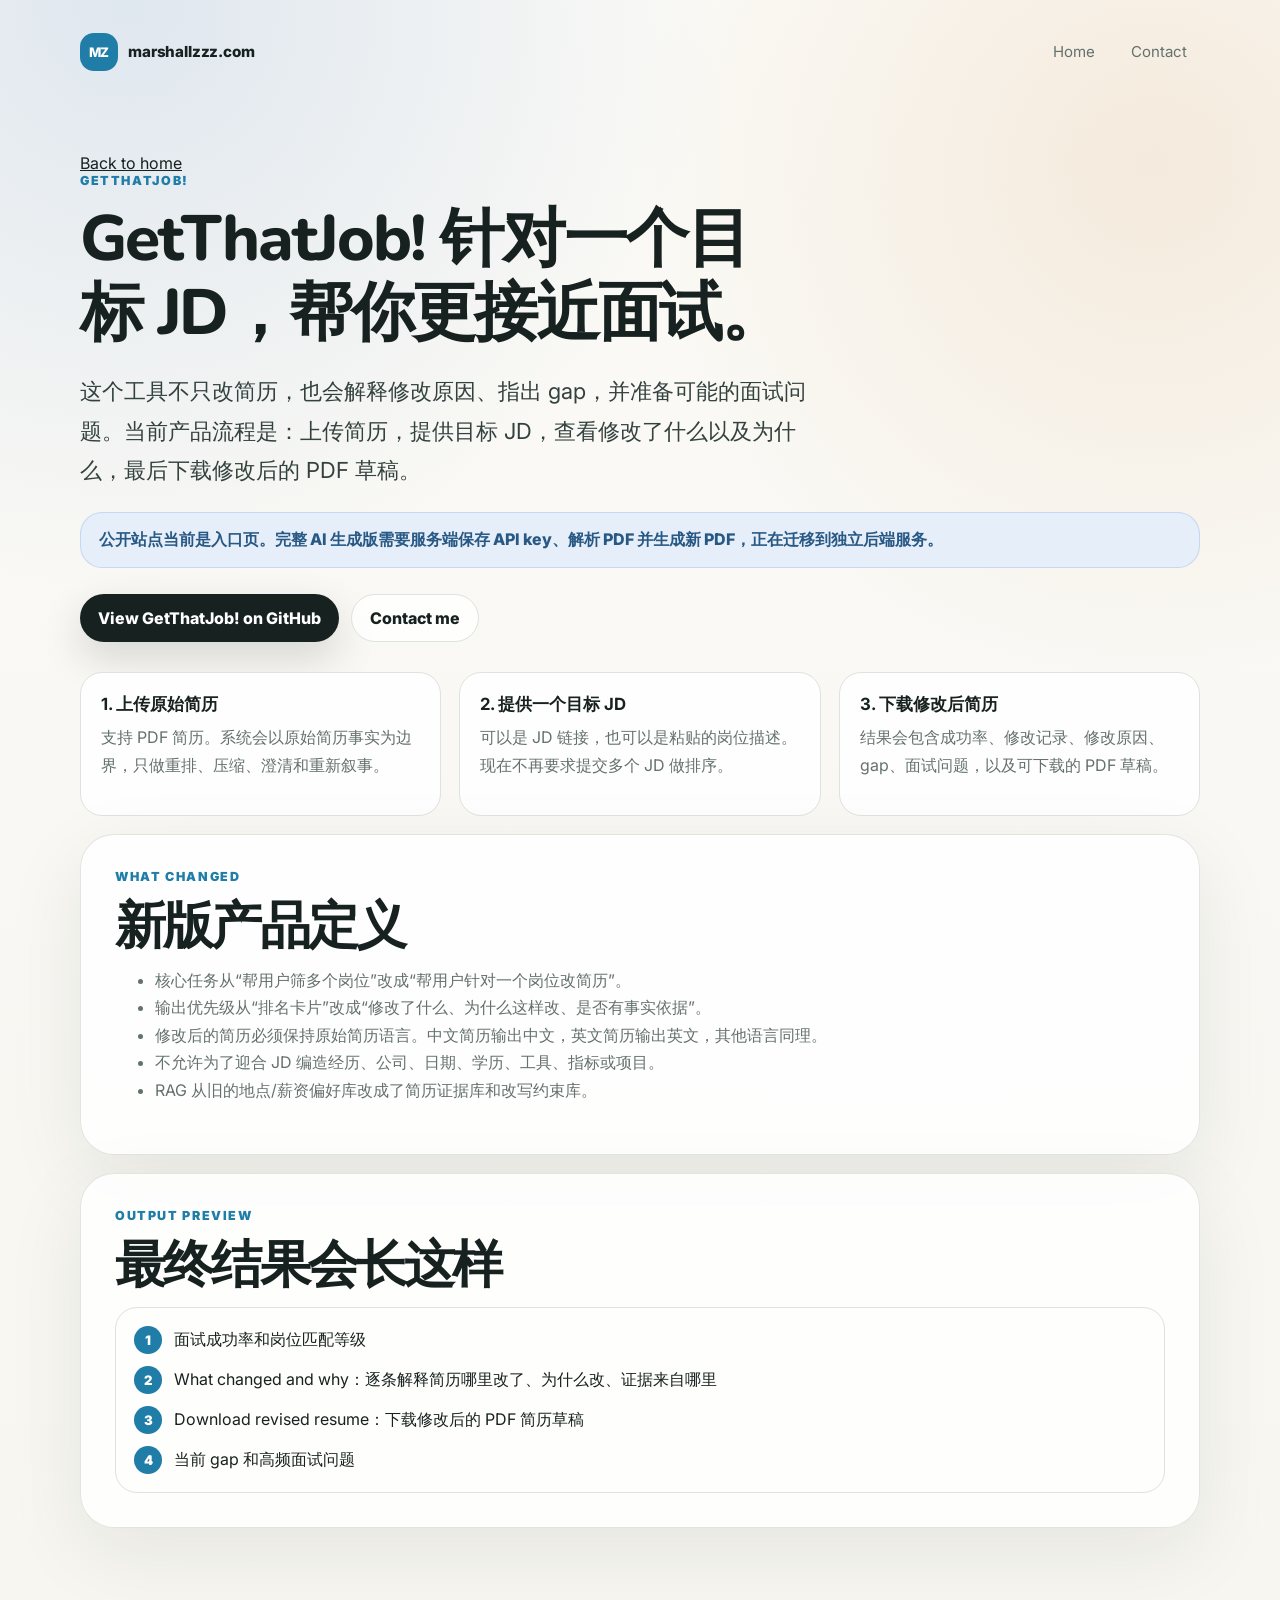
==== getThatJob/index.html @ bf54100a "Rename Resume Assist to GetThatJob" ====
<!DOCTYPE html>
<html lang="zh-CN">
  <head>
    <meta charset="UTF-8" />
    <meta name="viewport" content="width=device-width, initial-scale=1.0" />
    <title>GetThatJob! - Marshall Zhang</title>
    <meta
      name="description"
      content="GetThatJob! helps tailor a resume to one target JD, explain changes, and prepare likely interview questions."
    />
    <link rel="preconnect" href="https://fonts.googleapis.com" />
    <link rel="preconnect" href="https://fonts.gstatic.com" crossorigin />
    <link
      href="https://fonts.googleapis.com/css2?family=Inter:wght@400;500;600;700;800;900&family=Nunito:wght@600;700;800&display=swap"
      rel="stylesheet"
    />
    <link rel="stylesheet" href="../styles.css" />
    <style>
      .assist-hero {
        padding: 46px 0 30px;
      }

      .assist-shell {
        display: grid;
        gap: 18px;
      }

      .assist-panel {
        background: rgba(255, 255, 255, 0.86);
        border: 1px solid rgba(221, 227, 221, 0.9);
        border-radius: var(--radius-lg);
        box-shadow: var(--shadow);
        padding: clamp(22px, 4vw, 34px);
      }

      .assist-grid {
        display: grid;
        gap: 18px;
        grid-template-columns: repeat(3, minmax(0, 1fr));
      }

      .assist-card {
        background: rgba(255, 255, 255, 0.92);
        border: 1px solid var(--line);
        border-radius: var(--radius-md);
        padding: 20px;
      }

      .assist-card strong {
        display: block;
        font-size: 1.05rem;
        margin-bottom: 8px;
      }

      .assist-card p,
      .assist-panel li {
        color: var(--muted);
        line-height: 1.72;
      }

      .assist-status {
        background: var(--blue-soft);
        border: 1px solid rgba(95, 143, 207, 0.24);
        border-radius: var(--radius-md);
        color: #285984;
        font-weight: 800;
        margin-top: 18px;
        padding: 16px 18px;
      }

      .assist-actions {
        display: flex;
        flex-wrap: wrap;
        gap: 12px;
        margin-top: 26px;
      }

      .assist-preview {
        border: 1px solid var(--line);
        border-radius: var(--radius-md);
        display: grid;
        gap: 12px;
        margin-top: 18px;
        padding: 18px;
      }

      .assist-preview-row {
        align-items: center;
        display: flex;
        gap: 12px;
      }

      .assist-dot {
        background: var(--zima);
        border-radius: 999px;
        color: #fff;
        display: inline-grid;
        flex: 0 0 28px;
        font-size: 0.82rem;
        font-weight: 900;
        height: 28px;
        place-items: center;
        width: 28px;
      }

      @media (max-width: 860px) {
        .assist-grid {
          grid-template-columns: 1fr;
        }

        .assist-actions .button {
          width: 100%;
        }
      }
    </style>
  </head>
  <body>
    <div class="site-shell">
      <header class="topbar">
        <a class="brand" href="../index.html" aria-label="Marshall Zhang home">
          <span class="brand-mark">MZ</span>
          <span>marshallzzz.com</span>
        </a>
        <nav class="nav" aria-label="Main navigation">
          <a href="../index.html">Home</a>
          <a href="../index.html#contact">Contact</a>
        </nav>
      </header>

      <main>
        <section class="assist-hero">
          <a class="back-link" href="../index.html">Back to home</a>
          <p class="eyebrow">GetThatJob!</p>
          <h1>GetThatJob! 针对一个目标 JD，帮你更接近面试。</h1>
          <p class="subtitle">
            这个工具不只改简历，也会解释修改原因、指出 gap，并准备可能的面试问题。当前产品流程是：上传简历，提供目标 JD，查看修改了什么以及为什么，最后下载修改后的 PDF 草稿。
          </p>
          <div class="assist-status">
            公开站点当前是入口页。完整 AI 生成版需要服务端保存 API key、解析 PDF 并生成新 PDF，正在迁移到独立后端服务。
          </div>
          <div class="assist-actions">
            <a class="button primary" href="https://github.com/yzhan146/AIJobSearchCopilot" target="_blank" rel="noopener">
              View GetThatJob! on GitHub
            </a>
            <a class="button secondary" href="../index.html#contact">
              Contact me
            </a>
          </div>
        </section>

        <section class="assist-shell">
          <div class="assist-grid">
            <article class="assist-card">
              <strong>1. 上传原始简历</strong>
              <p>支持 PDF 简历。系统会以原始简历事实为边界，只做重排、压缩、澄清和重新叙事。</p>
            </article>
            <article class="assist-card">
              <strong>2. 提供一个目标 JD</strong>
              <p>可以是 JD 链接，也可以是粘贴的岗位描述。现在不再要求提交多个 JD 做排序。</p>
            </article>
            <article class="assist-card">
              <strong>3. 下载修改后简历</strong>
              <p>结果会包含成功率、修改记录、修改原因、gap、面试问题，以及可下载的 PDF 草稿。</p>
            </article>
          </div>

          <section class="assist-panel">
            <p class="section-tag">What changed</p>
            <h2>新版产品定义</h2>
            <ul>
              <li>核心任务从“帮用户筛多个岗位”改成“帮用户针对一个岗位改简历”。</li>
              <li>输出优先级从“排名卡片”改成“修改了什么、为什么这样改、是否有事实依据”。</li>
              <li>修改后的简历必须保持原始简历语言。中文简历输出中文，英文简历输出英文，其他语言同理。</li>
              <li>不允许为了迎合 JD 编造经历、公司、日期、学历、工具、指标或项目。</li>
              <li>RAG 从旧的地点/薪资偏好库改成了简历证据库和改写约束库。</li>
            </ul>
          </section>

          <section class="assist-panel">
            <p class="section-tag">Output preview</p>
            <h2>最终结果会长这样</h2>
            <div class="assist-preview">
              <div class="assist-preview-row">
                <span class="assist-dot">1</span>
                <span>面试成功率和岗位匹配等级</span>
              </div>
              <div class="assist-preview-row">
                <span class="assist-dot">2</span>
                <span>What changed and why：逐条解释简历哪里改了、为什么改、证据来自哪里</span>
              </div>
              <div class="assist-preview-row">
                <span class="assist-dot">3</span>
                <span>Download revised resume：下载修改后的 PDF 简历草稿</span>
              </div>
              <div class="assist-preview-row">
                <span class="assist-dot">4</span>
                <span>当前 gap 和高频面试问题</span>
              </div>
            </div>
          </section>
        </section>
      </main>
    </div>
  </body>
</html>
---- styles.css ----
:root {
  --bg: #f7f6f1;
  --surface: #ffffff;
  --surface-soft: #eef3ef;
  --line: #dde3dd;
  --text: #17211f;
  --muted: #64716e;
  --blue: #5f8fcf;
  --blue-soft: #e6eef9;
  --green: #77ad91;
  --green-soft: #e7f2ec;
  --orange: #d69a5b;
  --orange-soft: #fbefe2;
  --zima: #1f7da8;
  --shadow: 0 24px 80px rgba(23, 33, 31, 0.08);
  --radius-lg: 34px;
  --radius-md: 22px;
  --radius-sm: 999px;
}

* {
  box-sizing: border-box;
}

html {
  scroll-behavior: smooth;
}

body {
  margin: 0;
  min-height: 100vh;
  font-family: "Inter", "PingFang SC", "Microsoft YaHei UI", "Microsoft YaHei", "Noto Sans CJK SC", system-ui, -apple-system, BlinkMacSystemFont, "Segoe UI", sans-serif;
  color: var(--text);
  background:
    radial-gradient(circle at 10% 0%, rgba(95, 143, 207, 0.18), transparent 30%),
    radial-gradient(circle at 90% 10%, rgba(214, 154, 91, 0.16), transparent 28%),
    linear-gradient(180deg, #fbfaf6 0%, var(--bg) 100%);
}

a {
  color: inherit;
}

p,
h1,
h2,
h3 {
  margin-top: 0;
}

.site-shell {
  width: min(1120px, calc(100% - 40px));
  margin: 0 auto;
  padding: 24px 0 78px;
}

.topbar {
  display: flex;
  justify-content: space-between;
  align-items: center;
  gap: 20px;
  padding: 8px 0 36px;
}

.brand {
  display: inline-flex;
  align-items: center;
  gap: 10px;
  text-decoration: none;
  font-size: 0.95rem;
  font-weight: 800;
  letter-spacing: -0.01em;
}

.brand-mark {
  display: inline-grid;
  width: 38px;
  height: 38px;
  place-items: center;
  color: #ffffff;
  background: var(--zima);
  border-radius: 14px;
  font-size: 0.82rem;
}

.nav {
  display: flex;
  align-items: center;
  gap: 10px;
  flex-wrap: wrap;
}

.nav a,
.language-toggle {
  border: 1px solid transparent;
  border-radius: var(--radius-sm);
  color: var(--muted);
  background: transparent;
  cursor: pointer;
  font: inherit;
  font-size: 0.94rem;
  padding: 9px 12px;
  text-decoration: none;
}

.nav a:hover,
.language-toggle:hover {
  color: var(--text);
  background: rgba(255, 255, 255, 0.72);
  border-color: var(--line);
}

.language-toggle {
  color: var(--zima);
  font-weight: 800;
}

.hero {
  display: grid;
  grid-template-columns: minmax(0, 1.12fr) minmax(320px, 0.72fr);
  gap: 34px;
  align-items: center;
  padding: 50px 0 46px;
}

.hero-copy {
  max-width: 820px;
}

.eyebrow,
.section-tag,
.project-meta {
  margin-bottom: 14px;
  color: var(--zima);
  text-transform: uppercase;
  letter-spacing: 0.13em;
  font-size: 0.78rem;
  font-weight: 900;
}

h1 {
  font-family: "Nunito", "Microsoft YaHei UI", "Microsoft YaHei", "PingFang SC", "Noto Sans CJK SC", sans-serif;
  font-size: clamp(2.25rem, 5vw, 4.35rem);
  font-weight: 800;
  line-height: 1.16;
  letter-spacing: -0.035em;
  margin-bottom: 22px;
  text-wrap: balance;
}

.lang-zh {
  letter-spacing: -0.015em;
}

h1 .lang-zh,
h2 .lang-zh {
  letter-spacing: -0.025em;
}

h2 {
  font-size: clamp(2rem, 4vw, 3.3rem);
  line-height: 1.02;
  letter-spacing: -0.055em;
  margin-bottom: 14px;
}

h3 {
  font-size: 1.35rem;
  line-height: 1.24;
  letter-spacing: -0.025em;
  margin-bottom: 12px;
}

.subtitle,
.section p,
.career-card p,
.content-card p,
.contact-section p {
  color: var(--muted);
  font-size: 1rem;
  line-height: 1.78;
}

.subtitle {
  color: #34423f;
  font-size: clamp(1.12rem, 2vw, 1.38rem);
  max-width: 46rem;
}

.hero-actions {
  display: flex;
  gap: 12px;
  flex-wrap: wrap;
  margin-top: 28px;
}

.button {
  display: inline-flex;
  align-items: center;
  justify-content: center;
  border: 0;
  border-radius: var(--radius-sm);
  cursor: pointer;
  font: inherit;
  font-weight: 800;
  min-height: 48px;
  padding: 13px 18px;
  text-decoration: none;
  transition: transform 150ms ease, box-shadow 150ms ease, background 150ms ease;
}

.button:hover {
  transform: translateY(-1px);
}

.button.primary {
  color: #ffffff;
  background: var(--text);
  box-shadow: 0 16px 40px rgba(23, 33, 31, 0.16);
}

.button.secondary {
  color: var(--text);
  background: rgba(255, 255, 255, 0.82);
  border: 1px solid var(--line);
}

.disabled-link {
  cursor: not-allowed;
  opacity: 0.72;
}

.hero-panel {
  display: grid;
  gap: 16px;
}

.orbital-card,
.career-card,
.content-card,
.contact-section {
  background: rgba(255, 255, 255, 0.84);
  border: 1px solid rgba(221, 227, 221, 0.86);
  box-shadow: var(--shadow);
  backdrop-filter: blur(18px);
}

.orbital-card {
  border-radius: 40px;
  min-height: 380px;
  overflow: hidden;
  padding: 28px;
  position: relative;
}

.photo-card {
  display: grid;
  gap: 18px;
  min-height: 430px;
}

.photo-card::before,
.photo-card::after {
  opacity: 0.42;
}

.orbital-card::before,
.orbital-card::after {
  border: 1px solid rgba(31, 125, 168, 0.22);
  border-radius: 50%;
  content: "";
  position: absolute;
  z-index: 0;
}

.orbital-card::before {
  inset: 88px 44px 30px;
}

.orbital-card::after {
  width: 180px;
  height: 180px;
  right: -54px;
  top: 52px;
  background: radial-gradient(circle, rgba(31, 125, 168, 0.22), transparent 65%);
}

.panel-kicker {
  color: var(--muted);
  font-size: 0.86rem;
  font-weight: 800;
  letter-spacing: 0.12em;
  margin-bottom: 14px;
  position: relative;
  text-transform: uppercase;
  z-index: 1;
}

.panel-title {
  font-size: 1.54rem;
  font-weight: 900;
  letter-spacing: -0.035em;
  line-height: 1.18;
  max-width: 100%;
  position: relative;
  z-index: 1;
}

.panel-title .lang-zh {
  letter-spacing: -0.02em;
  white-space: nowrap;
}

.profile-copy {
  position: relative;
  z-index: 1;
}

.profile-photo-frame {
  align-self: end;
  border: 1px solid rgba(221, 227, 221, 0.9);
  border-radius: 30px;
  box-shadow: 0 18px 40px rgba(23, 33, 31, 0.1);
  margin: 0;
  overflow: hidden;
  position: relative;
  z-index: 1;
}

.profile-photo-frame img {
  display: block;
  filter: saturate(0.92) contrast(0.96) brightness(1.03);
  height: 250px;
  object-fit: cover;
  object-position: center;
  width: 100%;
}

.signal-grid {
  bottom: 28px;
  display: grid;
  gap: 10px;
  grid-template-columns: repeat(2, minmax(0, 1fr));
  left: 28px;
  position: absolute;
  right: 28px;
}

.signal-grid span {
  background: var(--surface-soft);
  border: 1px solid var(--line);
  border-radius: 16px;
  color: var(--muted);
  font-size: 0.9rem;
  font-weight: 800;
  padding: 12px;
}

.section {
  padding: 36px 0;
}

.section-heading {
  max-width: 760px;
  margin-bottom: 24px;
}

.career-card {
  border-radius: var(--radius-lg);
  overflow: hidden;
  min-height: 430px;
  padding: 34px;
}

.career-card p {
  max-width: none;
}

.career-tabs {
  align-items: center;
  background: var(--surface-soft);
  border: 1px solid var(--line);
  border-radius: var(--radius-sm);
  display: inline-flex;
  gap: 4px;
  margin-bottom: 28px;
  padding: 5px;
}

.career-tab {
  border: 0;
  border-radius: var(--radius-sm);
  background: transparent;
  color: var(--muted);
  cursor: pointer;
  font: inherit;
  font-size: 0.92rem;
  font-weight: 900;
  min-height: 40px;
  padding: 9px 16px;
  transition: background 150ms ease, color 150ms ease, box-shadow 150ms ease;
}

.career-tab:hover {
  color: var(--text);
}

.career-tab.is-active {
  background: #ffffff;
  box-shadow: 0 10px 26px rgba(23, 33, 31, 0.09);
  color: var(--text);
}

.career-tab-panel[hidden] {
  display: none;
}

.career-intro {
  border-bottom: 1px solid var(--line);
  margin-bottom: 30px;
  padding-bottom: 28px;
}

.career-intro h3 {
  max-width: none;
}

.career-intro h3 .lang-zh {
  white-space: nowrap;
}

.ai-project-intro {
  border-bottom: 1px solid var(--line);
  margin-bottom: 24px;
  padding-bottom: 24px;
}

.ai-project-intro h3 {
  max-width: 820px;
}

.ai-project-intro p {
  max-width: 900px;
}

.career-group + .career-group {
  margin-top: 34px;
}

.career-group-label {
  color: var(--zima);
  font-size: 0.78rem;
  font-weight: 900;
  letter-spacing: 0.14em;
  margin-bottom: 18px;
  text-transform: uppercase;
}

.experience-list {
  display: grid;
  gap: 0;
}

.experience-item {
  display: grid;
  grid-template-columns: 120px minmax(0, 1fr);
  gap: 28px;
  position: relative;
}

.experience-item + .experience-item {
  margin-top: 30px;
}

.experience-time {
  color: var(--orange);
  font-size: 0.86rem;
  font-weight: 900;
  letter-spacing: 0.02em;
  padding-top: 3px;
  white-space: nowrap;
}

.experience-content {
  border-left: 1px solid var(--line);
  padding-left: 28px;
  position: relative;
}

.experience-content::before {
  background: var(--surface);
  border: 2px solid var(--green);
  border-radius: 50%;
  box-shadow: 0 0 0 7px var(--green-soft);
  content: "";
  height: 10px;
  left: -6px;
  position: absolute;
  top: 7px;
  width: 10px;
}

.experience-meta {
  color: var(--muted);
  font-size: 0.88rem;
  font-weight: 800;
  letter-spacing: 0.04em;
  margin-bottom: 6px;
  text-transform: uppercase;
}

.experience-content h4,
.education-item h4 {
  color: var(--text);
  font-size: 1.12rem;
  letter-spacing: -0.02em;
  line-height: 1.25;
  margin: 0 0 8px;
}

.experience-content p {
  margin-bottom: 14px;
}

.chip-row {
  display: flex;
  flex-wrap: wrap;
  gap: 8px;
}

.chip-row span {
  background: var(--surface-soft);
  border: 1px solid var(--line);
  border-radius: var(--radius-sm);
  color: var(--muted);
  font-size: 0.8rem;
  font-weight: 800;
  padding: 7px 10px;
}

.education-grid {
  display: grid;
  gap: 14px;
  grid-template-columns: repeat(2, minmax(0, 1fr));
}

.education-item {
  background: #f9faf7;
  border: 1px solid var(--line);
  border-radius: 22px;
  padding: 18px;
}

.side-project-stack {
  display: grid;
  gap: 14px;
}

.side-project-item {
  background: linear-gradient(180deg, #ffffff 0%, var(--blue-soft) 100%);
}

.source-study-item {
  background: linear-gradient(180deg, #ffffff 0%, var(--green-soft) 100%);
}

.side-project-actions {
  margin-top: 16px;
}

.side-project-actions .button {
  min-height: 42px;
  padding: 10px 14px;
}

.education-item > span {
  color: var(--orange);
  display: block;
  font-size: 0.8rem;
  font-weight: 900;
  margin-bottom: 8px;
}

.education-item p {
  margin-bottom: 0;
}

.content-grid {
  display: grid;
  grid-template-columns: repeat(3, minmax(0, 1fr));
  gap: 18px;
}

.content-card {
  border-radius: var(--radius-lg);
  min-height: 260px;
  padding: 26px;
}

.accent-blue {
  background: linear-gradient(180deg, #ffffff 0%, var(--blue-soft) 100%);
}

.accent-green {
  background: linear-gradient(180deg, #ffffff 0%, var(--green-soft) 100%);
}

.accent-orange {
  background: linear-gradient(180deg, #ffffff 0%, var(--orange-soft) 100%);
}

.contact-section {
  align-items: center;
  border-radius: var(--radius-lg);
  display: grid;
  gap: 26px;
  grid-template-columns: minmax(0, 1fr) minmax(340px, 360px);
  margin-top: 30px;
  padding: 30px;
}

.contact-section h2 {
  font-size: clamp(2rem, 3.25vw, 2.9rem);
  line-height: 1.08;
  max-width: 760px;
  text-wrap: balance;
  white-space: normal;
}

body.language-en .contact-section h2 {
  font-size: clamp(2rem, 3vw, 2.65rem);
  line-height: 1.12;
  max-width: 660px;
  white-space: normal;
}

.contact-card {
  display: grid;
  gap: 12px;
  min-width: 0;
  width: 100%;
}

.contact-card .button {
  white-space: nowrap;
  width: 100%;
}

.contact-card [data-email-button] {
  font-size: 0.95rem;
  padding-inline: 16px;
}

.lang-en {
  display: none;
}

body.language-en .lang-zh {
  display: none;
}

body.language-en .lang-en {
  display: inline;
}

body.language-en h1 {
  font-size: clamp(2.3rem, 4.2vw, 3.75rem);
  line-height: 1.1;
  letter-spacing: -0.04em;
  max-width: 900px;
}

body.language-en p.lang-en,
body.language-en .lang-en.block {
  display: block;
}

@media (max-width: 900px) {
  .topbar,
  .hero,
  .contact-section,
  .content-grid {
    grid-template-columns: 1fr;
  }

  .topbar {
    align-items: start;
    display: grid;
  }

  body.language-en h1 {
    font-size: clamp(2.15rem, 5.3vw, 2.75rem);
    line-height: 1.12;
    letter-spacing: -0.035em;
  }

  .contact-section h2 {
    white-space: normal;
  }

  .career-intro h3 .lang-zh {
    white-space: normal;
  }

  .career-tabs {
    width: 100%;
  }

  .career-tab {
    flex: 1;
    min-width: 0;
  }

  .experience-item {
    gap: 14px;
    grid-template-columns: 1fr;
  }

  .experience-content {
    border-left: 0;
    border-top: 1px solid var(--line);
    padding-left: 0;
    padding-top: 18px;
  }

  .experience-content::before {
    left: 0;
    top: -6px;
  }

  .education-grid {
    grid-template-columns: 1fr;
  }
}

@media (max-width: 640px) {
  .site-shell {
    width: min(100% - 28px, 1120px);
    padding-top: 16px;
  }

  .hero {
    padding-top: 28px;
  }

  .nav {
    width: 100%;
  }

  .nav a,
  .language-toggle {
    background: rgba(255, 255, 255, 0.64);
  }

  .hero-actions,
  .button {
    width: 100%;
  }

  .career-card {
    padding: 22px;
  }

  .orbital-card {
    min-height: 330px;
  }
}
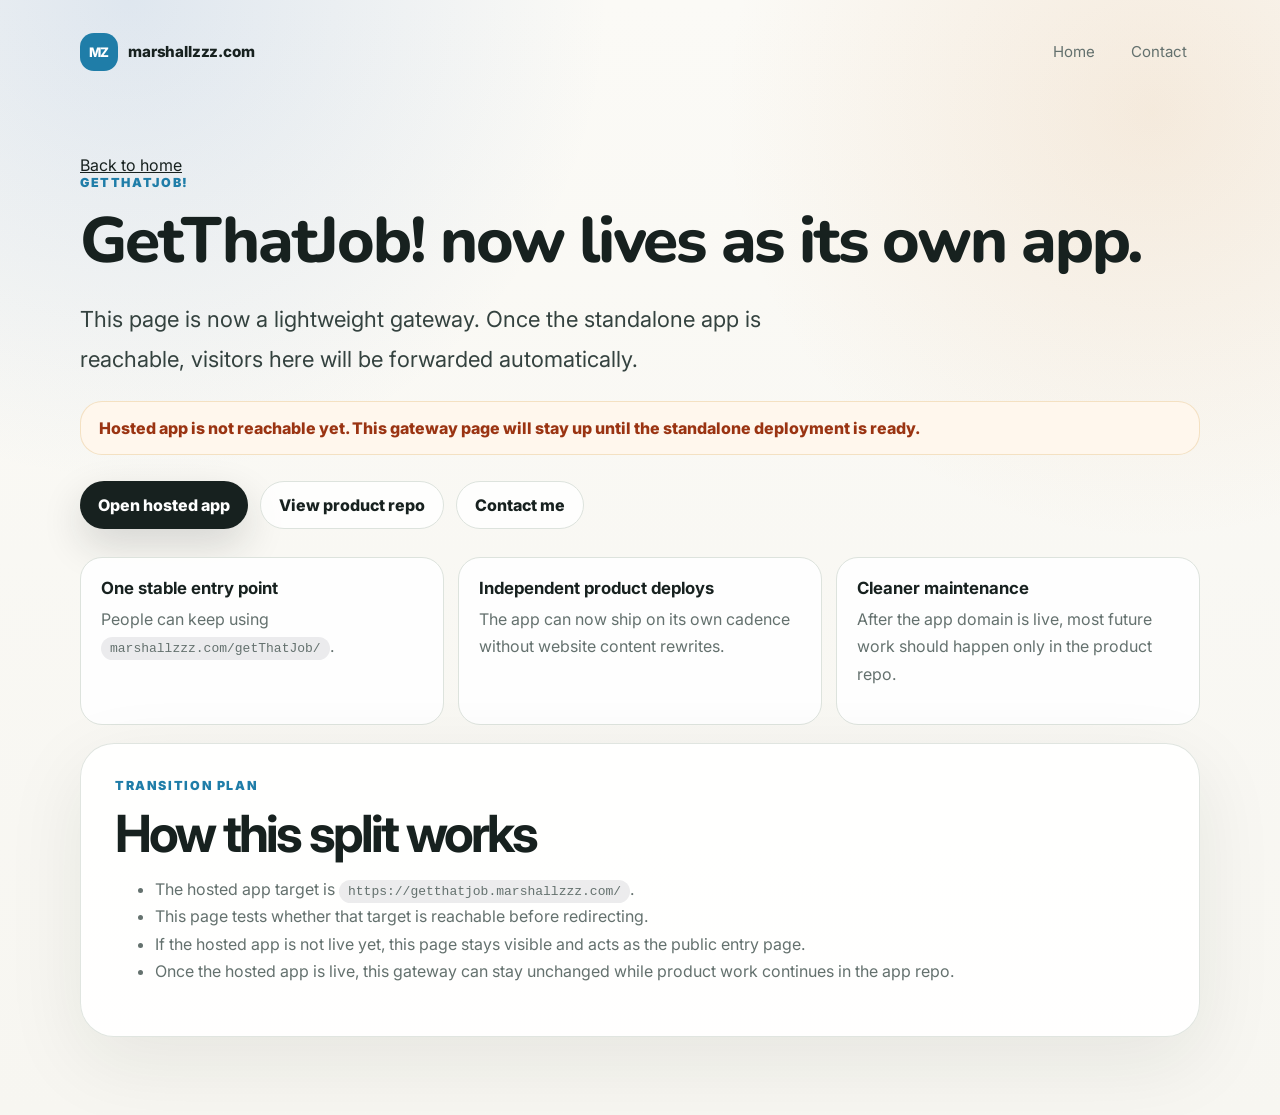
==== commit 71a62af5: "Turn GetThatJob page into hosted app gateway" ====
--- a/getThatJob/index.html
+++ b/getThatJob/index.html
@@ -1,12 +1,12 @@
 <!DOCTYPE html>
-<html lang="zh-CN">
+<html lang="en">
   <head>
     <meta charset="UTF-8" />
     <meta name="viewport" content="width=device-width, initial-scale=1.0" />
-    <title>GetThatJob! - Marshall Zhang</title>
+    <title>GetThatJob! Gateway</title>
     <meta
       name="description"
-      content="GetThatJob! helps tailor a resume to one target JD, explain changes, and prepare likely interview questions."
+      content="Gateway page for GetThatJob!. Redirects to the live hosted app when the standalone deployment is available."
     />
     <link rel="preconnect" href="https://fonts.googleapis.com" />
     <link rel="preconnect" href="https://fonts.gstatic.com" crossorigin />
@@ -16,49 +16,24 @@
     />
     <link rel="stylesheet" href="../styles.css" />
     <style>
-      .assist-hero {
-        padding: 46px 0 30px;
-      }
-
-      .assist-shell {
+      .gateway-hero {
+        padding: 48px 0 28px;
+      }
+
+      .gateway-shell {
         display: grid;
         gap: 18px;
       }
 
-      .assist-panel {
-        background: rgba(255, 255, 255, 0.86);
+      .gateway-panel {
+        background: rgba(255, 255, 255, 0.9);
         border: 1px solid rgba(221, 227, 221, 0.9);
         border-radius: var(--radius-lg);
         box-shadow: var(--shadow);
         padding: clamp(22px, 4vw, 34px);
       }
 
-      .assist-grid {
-        display: grid;
-        gap: 18px;
-        grid-template-columns: repeat(3, minmax(0, 1fr));
-      }
-
-      .assist-card {
-        background: rgba(255, 255, 255, 0.92);
-        border: 1px solid var(--line);
-        border-radius: var(--radius-md);
-        padding: 20px;
-      }
-
-      .assist-card strong {
-        display: block;
-        font-size: 1.05rem;
-        margin-bottom: 8px;
-      }
-
-      .assist-card p,
-      .assist-panel li {
-        color: var(--muted);
-        line-height: 1.72;
-      }
-
-      .assist-status {
+      .gateway-status {
         background: var(--blue-soft);
         border: 1px solid rgba(95, 143, 207, 0.24);
         border-radius: var(--radius-md);
@@ -68,47 +43,56 @@
         padding: 16px 18px;
       }
 
-      .assist-actions {
+      .gateway-status.warning {
+        background: #fff7ed;
+        border-color: rgba(194, 120, 3, 0.18);
+        color: #9a3412;
+      }
+
+      .gateway-actions {
         display: flex;
         flex-wrap: wrap;
         gap: 12px;
         margin-top: 26px;
       }
 
-      .assist-preview {
+      .gateway-list {
+        display: grid;
+        gap: 14px;
+        grid-template-columns: repeat(3, minmax(0, 1fr));
+      }
+
+      .gateway-card {
+        background: rgba(255, 255, 255, 0.92);
         border: 1px solid var(--line);
         border-radius: var(--radius-md);
-        display: grid;
-        gap: 12px;
-        margin-top: 18px;
-        padding: 18px;
-      }
-
-      .assist-preview-row {
-        align-items: center;
-        display: flex;
-        gap: 12px;
-      }
-
-      .assist-dot {
-        background: var(--zima);
+        padding: 20px;
+      }
+
+      .gateway-card strong {
+        display: block;
+        font-size: 1.05rem;
+        margin-bottom: 8px;
+      }
+
+      .gateway-card p,
+      .gateway-panel li {
+        color: var(--muted);
+        line-height: 1.72;
+      }
+
+      code.gateway-code {
+        background: rgba(15, 23, 42, 0.08);
         border-radius: 999px;
-        color: #fff;
-        display: inline-grid;
-        flex: 0 0 28px;
-        font-size: 0.82rem;
-        font-weight: 900;
-        height: 28px;
-        place-items: center;
-        width: 28px;
+        padding: 4px 9px;
       }
 
       @media (max-width: 860px) {
-        .assist-grid {
+        .gateway-list {
           grid-template-columns: 1fr;
         }
 
-        .assist-actions .button {
+        .gateway-actions .button {
           width: 100%;
         }
       }
@@ -128,19 +112,23 @@
       </header>
 
       <main>
-        <section class="assist-hero">
+        <section class="gateway-hero">
           <a class="back-link" href="../index.html">Back to home</a>
           <p class="eyebrow">GetThatJob!</p>
-          <h1>GetThatJob! 针对一个目标 JD，帮你更接近面试。</h1>
+          <h1>GetThatJob! now lives as its own app.</h1>
           <p class="subtitle">
-            这个工具不只改简历，也会解释修改原因、指出 gap，并准备可能的面试问题。当前产品流程是：上传简历，提供目标 JD，查看修改了什么以及为什么，最后下载修改后的 PDF 草稿。
+            This page is now a lightweight gateway. Once the standalone app is reachable, visitors here will be
+            forwarded automatically.
           </p>
-          <div class="assist-status">
-            公开站点当前是入口页。完整 AI 生成版需要服务端保存 API key、解析 PDF 并生成新 PDF，正在迁移到独立后端服务。
+          <div id="gatewayStatus" class="gateway-status">
+            Checking whether the hosted app is ready...
           </div>
-          <div class="assist-actions">
-            <a class="button primary" href="https://github.com/yzhan146/AIJobSearchCopilot" target="_blank" rel="noopener">
-              View GetThatJob! on GitHub
+          <div class="gateway-actions">
+            <a id="openHostedApp" class="button primary" href="https://getthatjob.marshallzzz.com/" rel="noopener">
+              Open hosted app
+            </a>
+            <a class="button secondary" href="https://github.com/yzhan146/AIJobSearchCopilot" target="_blank" rel="noopener">
+              View product repo
             </a>
             <a class="button secondary" href="../index.html#contact">
               Contact me
@@ -148,58 +136,71 @@
           </div>
         </section>
 
-        <section class="assist-shell">
-          <div class="assist-grid">
-            <article class="assist-card">
-              <strong>1. 上传原始简历</strong>
-              <p>支持 PDF 简历。系统会以原始简历事实为边界，只做重排、压缩、澄清和重新叙事。</p>
+        <section class="gateway-shell">
+          <div class="gateway-list">
+            <article class="gateway-card">
+              <strong>One stable entry point</strong>
+              <p>People can keep using <code class="gateway-code">marshallzzz.com/getThatJob/</code>.</p>
             </article>
-            <article class="assist-card">
-              <strong>2. 提供一个目标 JD</strong>
-              <p>可以是 JD 链接，也可以是粘贴的岗位描述。现在不再要求提交多个 JD 做排序。</p>
+            <article class="gateway-card">
+              <strong>Independent product deploys</strong>
+              <p>The app can now ship on its own cadence without website content rewrites.</p>
             </article>
-            <article class="assist-card">
-              <strong>3. 下载修改后简历</strong>
-              <p>结果会包含成功率、修改记录、修改原因、gap、面试问题，以及可下载的 PDF 草稿。</p>
+            <article class="gateway-card">
+              <strong>Cleaner maintenance</strong>
+              <p>After the app domain is live, most future work should happen only in the product repo.</p>
             </article>
           </div>
 
-          <section class="assist-panel">
-            <p class="section-tag">What changed</p>
-            <h2>新版产品定义</h2>
+          <section class="gateway-panel">
+            <p class="section-tag">Transition plan</p>
+            <h2>How this split works</h2>
             <ul>
-              <li>核心任务从“帮用户筛多个岗位”改成“帮用户针对一个岗位改简历”。</li>
-              <li>输出优先级从“排名卡片”改成“修改了什么、为什么这样改、是否有事实依据”。</li>
-              <li>修改后的简历必须保持原始简历语言。中文简历输出中文，英文简历输出英文，其他语言同理。</li>
-              <li>不允许为了迎合 JD 编造经历、公司、日期、学历、工具、指标或项目。</li>
-              <li>RAG 从旧的地点/薪资偏好库改成了简历证据库和改写约束库。</li>
+              <li>The hosted app target is <code class="gateway-code">https://getthatjob.marshallzzz.com/</code>.</li>
+              <li>This page tests whether that target is reachable before redirecting.</li>
+              <li>If the hosted app is not live yet, this page stays visible and acts as the public entry page.</li>
+              <li>Once the hosted app is live, this gateway can stay unchanged while product work continues in the app repo.</li>
             </ul>
-          </section>
-
-          <section class="assist-panel">
-            <p class="section-tag">Output preview</p>
-            <h2>最终结果会长这样</h2>
-            <div class="assist-preview">
-              <div class="assist-preview-row">
-                <span class="assist-dot">1</span>
-                <span>面试成功率和岗位匹配等级</span>
-              </div>
-              <div class="assist-preview-row">
-                <span class="assist-dot">2</span>
-                <span>What changed and why：逐条解释简历哪里改了、为什么改、证据来自哪里</span>
-              </div>
-              <div class="assist-preview-row">
-                <span class="assist-dot">3</span>
-                <span>Download revised resume：下载修改后的 PDF 简历草稿</span>
-              </div>
-              <div class="assist-preview-row">
-                <span class="assist-dot">4</span>
-                <span>当前 gap 和高频面试问题</span>
-              </div>
-            </div>
           </section>
         </section>
       </main>
     </div>
+
+    <script>
+      const GET_THAT_JOB_APP_URL = 'https://getthatjob.marshallzzz.com/';
+      const gatewayStatus = document.getElementById('gatewayStatus');
+      const openHostedApp = document.getElementById('openHostedApp');
+
+      openHostedApp.href = GET_THAT_JOB_APP_URL;
+
+      async function checkHostedApp() {
+        if (!GET_THAT_JOB_APP_URL) {
+          showFallback('Hosted app URL is not configured yet.');
+          return;
+        }
+
+        try {
+          const controller = new AbortController();
+          const timer = window.setTimeout(() => controller.abort(), 1800);
+          await fetch(GET_THAT_JOB_APP_URL, {
+            mode: 'no-cors',
+            cache: 'no-store',
+            signal: controller.signal
+          });
+          window.clearTimeout(timer);
+          gatewayStatus.textContent = 'Hosted app is live. Redirecting now...';
+          window.location.replace(GET_THAT_JOB_APP_URL);
+        } catch (_error) {
+          showFallback('Hosted app is not reachable yet. This gateway page will stay up until the standalone deployment is ready.');
+        }
+      }
+
+      function showFallback(message) {
+        gatewayStatus.textContent = message;
+        gatewayStatus.className = 'gateway-status warning';
+      }
+
+      checkHostedApp();
+    </script>
   </body>
 </html>
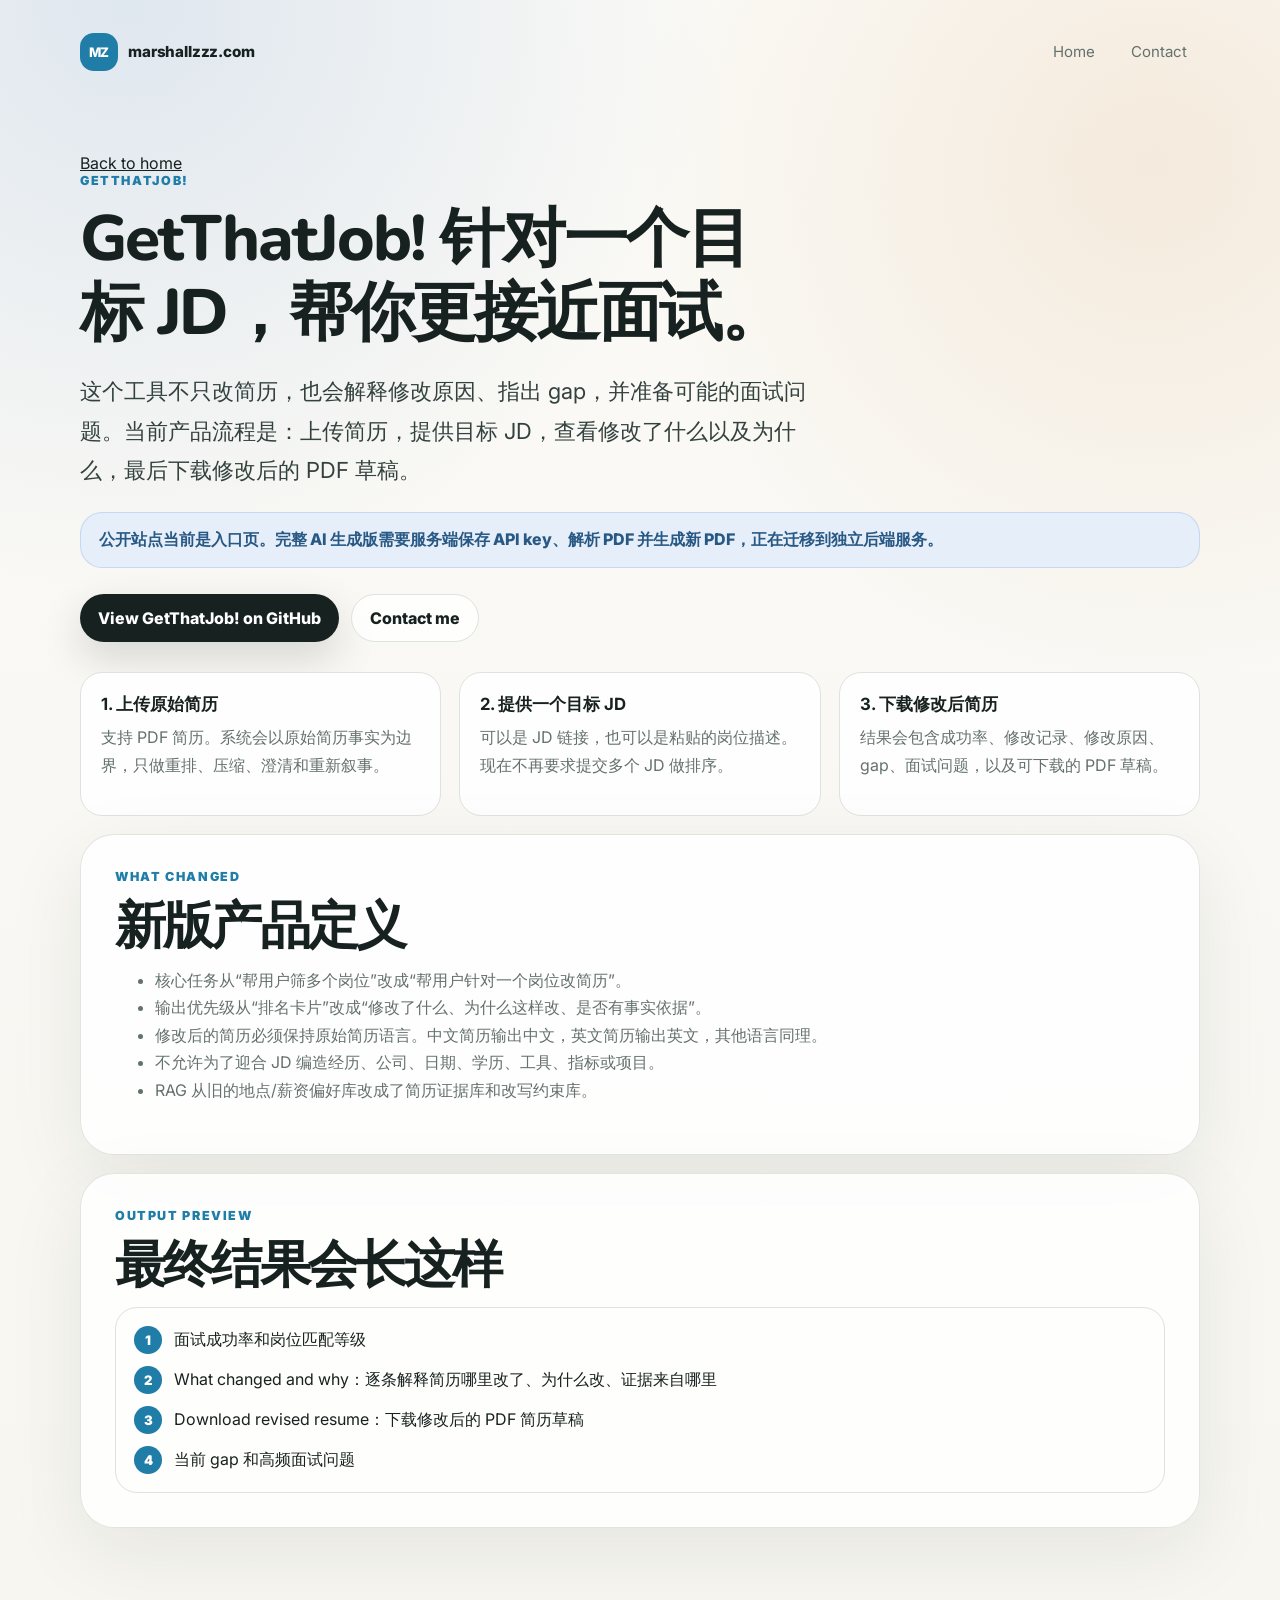
==== commit 8eb1847f: "Revert "Turn GetThatJob page into hosted app gateway" This reverts commit 71a62af5ce699eac9ae514e8ab" ====
--- a/getThatJob/index.html
+++ b/getThatJob/index.html
@@ -1,12 +1,12 @@
 <!DOCTYPE html>
-<html lang="en">
+<html lang="zh-CN">
   <head>
     <meta charset="UTF-8" />
     <meta name="viewport" content="width=device-width, initial-scale=1.0" />
-    <title>GetThatJob! Gateway</title>
+    <title>GetThatJob! - Marshall Zhang</title>
     <meta
       name="description"
-      content="Gateway page for GetThatJob!. Redirects to the live hosted app when the standalone deployment is available."
+      content="GetThatJob! helps tailor a resume to one target JD, explain changes, and prepare likely interview questions."
     />
     <link rel="preconnect" href="https://fonts.googleapis.com" />
     <link rel="preconnect" href="https://fonts.gstatic.com" crossorigin />
@@ -16,24 +16,49 @@
     />
     <link rel="stylesheet" href="../styles.css" />
     <style>
-      .gateway-hero {
-        padding: 48px 0 28px;
-      }
-
-      .gateway-shell {
+      .assist-hero {
+        padding: 46px 0 30px;
+      }
+
+      .assist-shell {
         display: grid;
         gap: 18px;
       }
 
-      .gateway-panel {
-        background: rgba(255, 255, 255, 0.9);
+      .assist-panel {
+        background: rgba(255, 255, 255, 0.86);
         border: 1px solid rgba(221, 227, 221, 0.9);
         border-radius: var(--radius-lg);
         box-shadow: var(--shadow);
         padding: clamp(22px, 4vw, 34px);
       }
 
-      .gateway-status {
+      .assist-grid {
+        display: grid;
+        gap: 18px;
+        grid-template-columns: repeat(3, minmax(0, 1fr));
+      }
+
+      .assist-card {
+        background: rgba(255, 255, 255, 0.92);
+        border: 1px solid var(--line);
+        border-radius: var(--radius-md);
+        padding: 20px;
+      }
+
+      .assist-card strong {
+        display: block;
+        font-size: 1.05rem;
+        margin-bottom: 8px;
+      }
+
+      .assist-card p,
+      .assist-panel li {
+        color: var(--muted);
+        line-height: 1.72;
+      }
+
+      .assist-status {
         background: var(--blue-soft);
         border: 1px solid rgba(95, 143, 207, 0.24);
         border-radius: var(--radius-md);
@@ -43,56 +68,47 @@
         padding: 16px 18px;
       }
 
-      .gateway-status.warning {
-        background: #fff7ed;
-        border-color: rgba(194, 120, 3, 0.18);
-        color: #9a3412;
-      }
-
-      .gateway-actions {
+      .assist-actions {
         display: flex;
         flex-wrap: wrap;
         gap: 12px;
         margin-top: 26px;
       }
 
-      .gateway-list {
-        display: grid;
-        gap: 14px;
-        grid-template-columns: repeat(3, minmax(0, 1fr));
-      }
-
-      .gateway-card {
-        background: rgba(255, 255, 255, 0.92);
+      .assist-preview {
         border: 1px solid var(--line);
         border-radius: var(--radius-md);
-        padding: 20px;
-      }
-
-      .gateway-card strong {
-        display: block;
-        font-size: 1.05rem;
-        margin-bottom: 8px;
-      }
-
-      .gateway-card p,
-      .gateway-panel li {
-        color: var(--muted);
-        line-height: 1.72;
-      }
-
-      code.gateway-code {
-        background: rgba(15, 23, 42, 0.08);
+        display: grid;
+        gap: 12px;
+        margin-top: 18px;
+        padding: 18px;
+      }
+
+      .assist-preview-row {
+        align-items: center;
+        display: flex;
+        gap: 12px;
+      }
+
+      .assist-dot {
+        background: var(--zima);
         border-radius: 999px;
-        padding: 4px 9px;
+        color: #fff;
+        display: inline-grid;
+        flex: 0 0 28px;
+        font-size: 0.82rem;
+        font-weight: 900;
+        height: 28px;
+        place-items: center;
+        width: 28px;
       }
 
       @media (max-width: 860px) {
-        .gateway-list {
+        .assist-grid {
           grid-template-columns: 1fr;
         }
 
-        .gateway-actions .button {
+        .assist-actions .button {
           width: 100%;
         }
       }
@@ -112,23 +128,19 @@
       </header>
 
       <main>
-        <section class="gateway-hero">
+        <section class="assist-hero">
           <a class="back-link" href="../index.html">Back to home</a>
           <p class="eyebrow">GetThatJob!</p>
-          <h1>GetThatJob! now lives as its own app.</h1>
+          <h1>GetThatJob! 针对一个目标 JD，帮你更接近面试。</h1>
           <p class="subtitle">
-            This page is now a lightweight gateway. Once the standalone app is reachable, visitors here will be
-            forwarded automatically.
+            这个工具不只改简历，也会解释修改原因、指出 gap，并准备可能的面试问题。当前产品流程是：上传简历，提供目标 JD，查看修改了什么以及为什么，最后下载修改后的 PDF 草稿。
           </p>
-          <div id="gatewayStatus" class="gateway-status">
-            Checking whether the hosted app is ready...
+          <div class="assist-status">
+            公开站点当前是入口页。完整 AI 生成版需要服务端保存 API key、解析 PDF 并生成新 PDF，正在迁移到独立后端服务。
           </div>
-          <div class="gateway-actions">
-            <a id="openHostedApp" class="button primary" href="https://getthatjob.marshallzzz.com/" rel="noopener">
-              Open hosted app
-            </a>
-            <a class="button secondary" href="https://github.com/yzhan146/AIJobSearchCopilot" target="_blank" rel="noopener">
-              View product repo
+          <div class="assist-actions">
+            <a class="button primary" href="https://github.com/yzhan146/AIJobSearchCopilot" target="_blank" rel="noopener">
+              View GetThatJob! on GitHub
             </a>
             <a class="button secondary" href="../index.html#contact">
               Contact me
@@ -136,71 +148,58 @@
           </div>
         </section>
 
-        <section class="gateway-shell">
-          <div class="gateway-list">
-            <article class="gateway-card">
-              <strong>One stable entry point</strong>
-              <p>People can keep using <code class="gateway-code">marshallzzz.com/getThatJob/</code>.</p>
+        <section class="assist-shell">
+          <div class="assist-grid">
+            <article class="assist-card">
+              <strong>1. 上传原始简历</strong>
+              <p>支持 PDF 简历。系统会以原始简历事实为边界，只做重排、压缩、澄清和重新叙事。</p>
             </article>
-            <article class="gateway-card">
-              <strong>Independent product deploys</strong>
-              <p>The app can now ship on its own cadence without website content rewrites.</p>
+            <article class="assist-card">
+              <strong>2. 提供一个目标 JD</strong>
+              <p>可以是 JD 链接，也可以是粘贴的岗位描述。现在不再要求提交多个 JD 做排序。</p>
             </article>
-            <article class="gateway-card">
-              <strong>Cleaner maintenance</strong>
-              <p>After the app domain is live, most future work should happen only in the product repo.</p>
+            <article class="assist-card">
+              <strong>3. 下载修改后简历</strong>
+              <p>结果会包含成功率、修改记录、修改原因、gap、面试问题，以及可下载的 PDF 草稿。</p>
             </article>
           </div>
 
-          <section class="gateway-panel">
-            <p class="section-tag">Transition plan</p>
-            <h2>How this split works</h2>
+          <section class="assist-panel">
+            <p class="section-tag">What changed</p>
+            <h2>新版产品定义</h2>
             <ul>
-              <li>The hosted app target is <code class="gateway-code">https://getthatjob.marshallzzz.com/</code>.</li>
-              <li>This page tests whether that target is reachable before redirecting.</li>
-              <li>If the hosted app is not live yet, this page stays visible and acts as the public entry page.</li>
-              <li>Once the hosted app is live, this gateway can stay unchanged while product work continues in the app repo.</li>
+              <li>核心任务从“帮用户筛多个岗位”改成“帮用户针对一个岗位改简历”。</li>
+              <li>输出优先级从“排名卡片”改成“修改了什么、为什么这样改、是否有事实依据”。</li>
+              <li>修改后的简历必须保持原始简历语言。中文简历输出中文，英文简历输出英文，其他语言同理。</li>
+              <li>不允许为了迎合 JD 编造经历、公司、日期、学历、工具、指标或项目。</li>
+              <li>RAG 从旧的地点/薪资偏好库改成了简历证据库和改写约束库。</li>
             </ul>
+          </section>
+
+          <section class="assist-panel">
+            <p class="section-tag">Output preview</p>
+            <h2>最终结果会长这样</h2>
+            <div class="assist-preview">
+              <div class="assist-preview-row">
+                <span class="assist-dot">1</span>
+                <span>面试成功率和岗位匹配等级</span>
+              </div>
+              <div class="assist-preview-row">
+                <span class="assist-dot">2</span>
+                <span>What changed and why：逐条解释简历哪里改了、为什么改、证据来自哪里</span>
+              </div>
+              <div class="assist-preview-row">
+                <span class="assist-dot">3</span>
+                <span>Download revised resume：下载修改后的 PDF 简历草稿</span>
+              </div>
+              <div class="assist-preview-row">
+                <span class="assist-dot">4</span>
+                <span>当前 gap 和高频面试问题</span>
+              </div>
+            </div>
           </section>
         </section>
       </main>
     </div>
-
-    <script>
-      const GET_THAT_JOB_APP_URL = 'https://getthatjob.marshallzzz.com/';
-      const gatewayStatus = document.getElementById('gatewayStatus');
-      const openHostedApp = document.getElementById('openHostedApp');
-
-      openHostedApp.href = GET_THAT_JOB_APP_URL;
-
-      async function checkHostedApp() {
-        if (!GET_THAT_JOB_APP_URL) {
-          showFallback('Hosted app URL is not configured yet.');
-          return;
-        }
-
-        try {
-          const controller = new AbortController();
-          const timer = window.setTimeout(() => controller.abort(), 1800);
-          await fetch(GET_THAT_JOB_APP_URL, {
-            mode: 'no-cors',
-            cache: 'no-store',
-            signal: controller.signal
-          });
-          window.clearTimeout(timer);
-          gatewayStatus.textContent = 'Hosted app is live. Redirecting now...';
-          window.location.replace(GET_THAT_JOB_APP_URL);
-        } catch (_error) {
-          showFallback('Hosted app is not reachable yet. This gateway page will stay up until the standalone deployment is ready.');
-        }
-      }
-
-      function showFallback(message) {
-        gatewayStatus.textContent = message;
-        gatewayStatus.className = 'gateway-status warning';
-      }
-
-      checkHostedApp();
-    </script>
   </body>
 </html>
